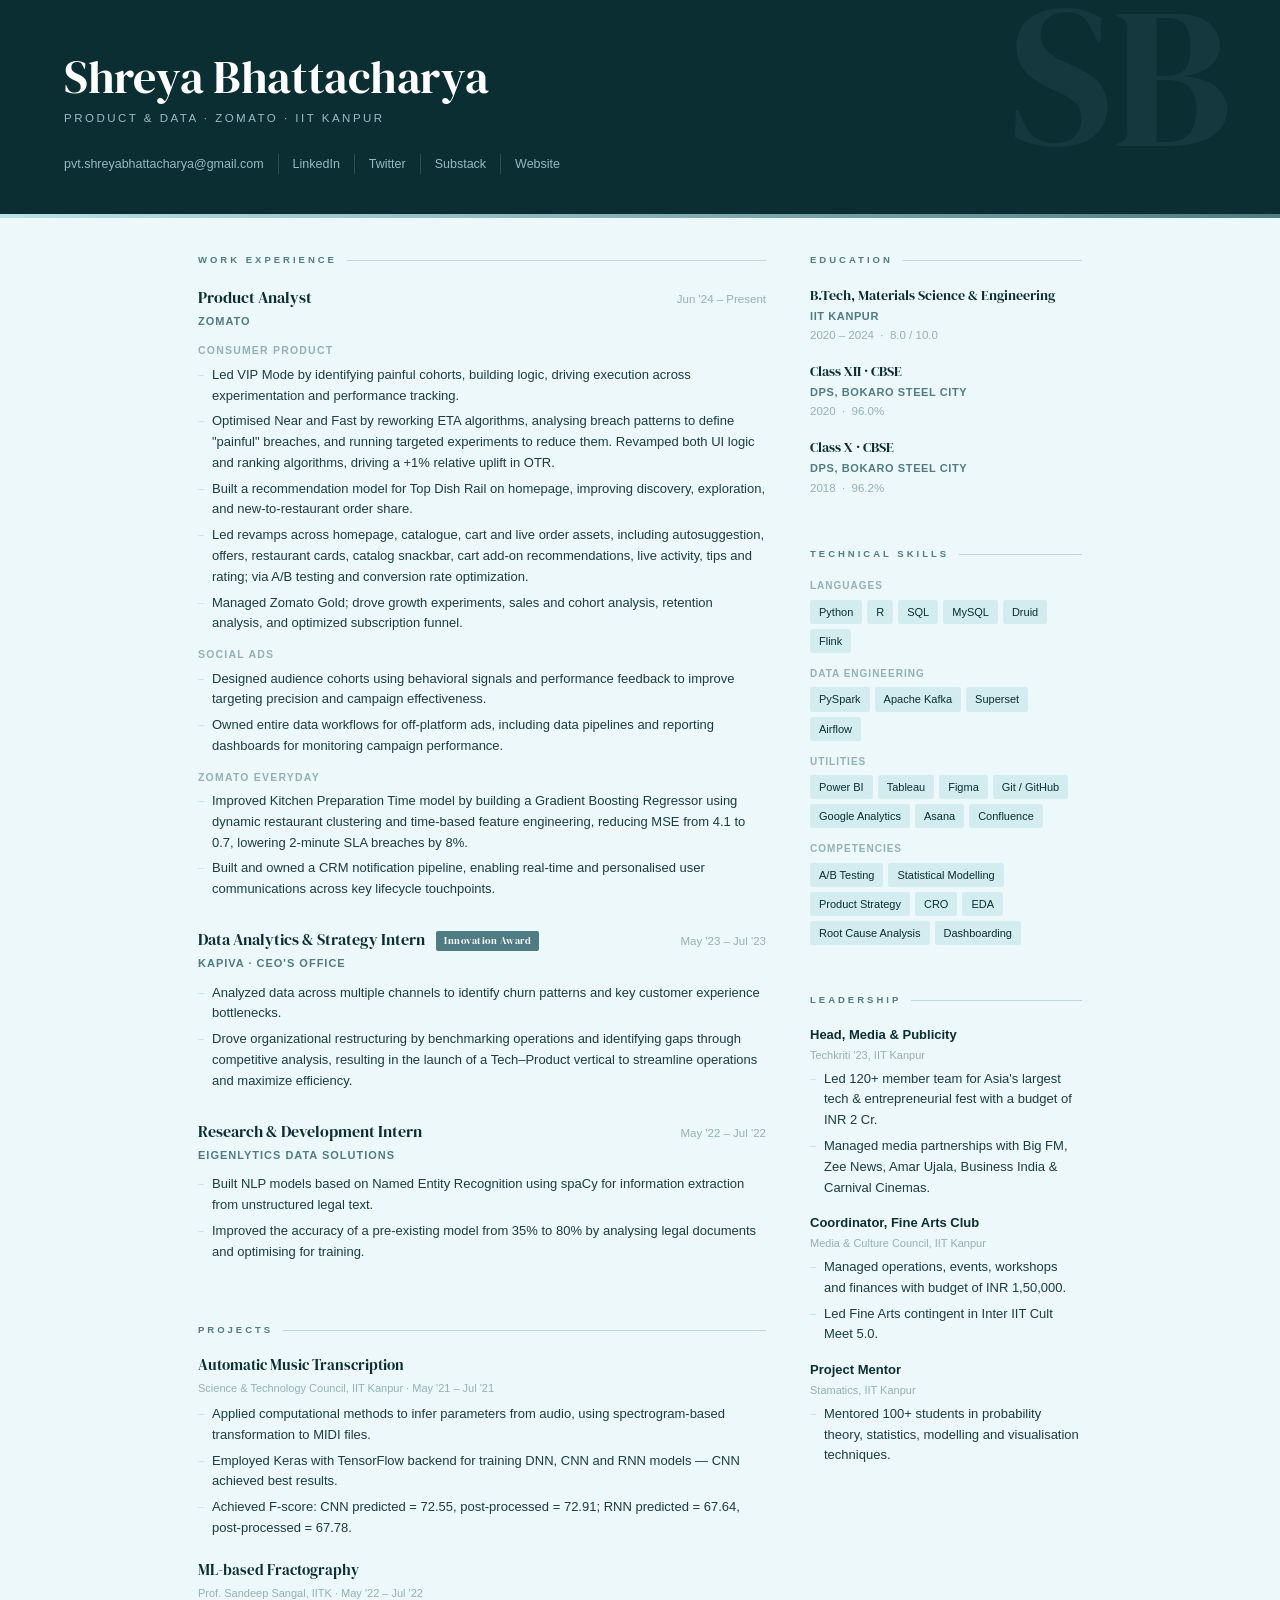
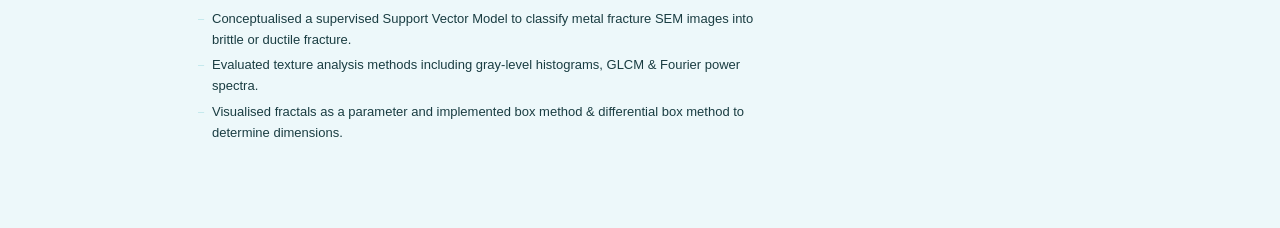
==== resume.html @ 7ccdd0a6 "Add initial resume.html file with content" ====
<!DOCTYPE html>
<html lang="en">
<head>
<meta charset="UTF-8">
<meta name="viewport" content="width=device-width, initial-scale=1.0">
<title>Shreya Bhattacharya — Resume</title>
<link href="https://fonts.googleapis.com/css2?family=DM+Serif+Display:ital@0;1&family=Google+Sans+Text:wght@300;400;500&display=swap" rel="stylesheet">
<style>
  :root {
    --bg:         #edf8fa;
    --mid:        #93B1B5;
    --teal:       #4F7C82;
    --dark:       #0B2E33;
    --light-teal: #B8E3E9;
    --ink:        #0B2E33;
    --muted:      #4F7C82;
    --tag-bg:     #d2ecf0;
    --divider:    #b8d8dd;
    --header-bg:  #0B2E33;
  }

  *, *::before, *::after { box-sizing: border-box; margin: 0; padding: 0; }

  body {
    font-family: 'Google Sans Text', 'Segoe UI', sans-serif;
    background: var(--bg);
    color: var(--ink);
    font-size: 13.5px;
    line-height: 1.65;
  }

  /* HEADER */
  header {
    background: var(--header-bg);
    color: #fff;
    padding: 52px 64px 44px;
    position: relative;
    overflow: hidden;
  }
  header::after {
    content: '';
    position: absolute;
    bottom: 0; left: 0; right: 0;
    height: 4px;
    background: linear-gradient(90deg, var(--light-teal), var(--teal));
  }
  header::before {
    content: 'SB';
    font-family: 'DM Serif Display', serif;
    font-size: 200px;
    color: rgba(184,227,233,0.06);
    position: absolute;
    right: 48px;
    top: -24px;
    line-height: 1;
    pointer-events: none;
    user-select: none;
  }

  .name {
    font-family: 'DM Serif Display', serif;
    font-size: 46px;
    font-weight: 400;
    letter-spacing: -0.3px;
    line-height: 1.1;
    margin-bottom: 6px;
  }
  .tagline {
    font-size: 11.5px;
    font-weight: 400;
    color: var(--light-teal);
    letter-spacing: 2.5px;
    text-transform: uppercase;
    margin-bottom: 26px;
    opacity: 0.8;
  }
  .contacts {
    display: flex;
    flex-wrap: wrap;
    align-items: center;
  }
  .contacts a {
    color: rgba(184,227,233,0.78);
    text-decoration: none;
    font-size: 12.5px;
    font-weight: 400;
    transition: color 0.2s;
    padding: 0 14px;
    border-right: 1px solid rgba(184,227,233,0.18);
  }
  .contacts a:first-child { padding-left: 0; }
  .contacts a:last-child { border-right: none; }
  .contacts a:hover { color: var(--light-teal); }

  /* LAYOUT */
  .wrapper {
    max-width: 980px;
    margin: 0 auto;
    padding: 0 48px 64px;
    display: grid;
    grid-template-columns: 1fr 272px;
    gap: 0 44px;
  }

  section { padding-top: 34px; }

  .section-label {
    font-size: 9.5px;
    letter-spacing: 3px;
    text-transform: uppercase;
    color: var(--teal);
    font-weight: 600;
    margin-bottom: 16px;
    display: flex;
    align-items: center;
    gap: 10px;
  }
  .section-label::after {
    content: '';
    flex: 1;
    height: 1px;
    background: var(--divider);
  }

  /* EXPERIENCE */
  .job { margin-bottom: 26px; }
  .job-header {
    display: flex;
    justify-content: space-between;
    align-items: baseline;
    flex-wrap: wrap;
    gap: 4px;
    margin-bottom: 2px;
  }
  .job-title {
    font-family: 'DM Serif Display', serif;
    font-size: 16px;
    font-weight: 400;
    color: var(--dark);
  }
  .job-period {
    font-size: 11.5px;
    color: var(--mid);
    white-space: nowrap;
  }
  .job-company {
    font-size: 11px;
    color: var(--teal);
    font-weight: 600;
    letter-spacing: 1px;
    margin-bottom: 10px;
    text-transform: uppercase;
  }
  .award-badge {
    display: inline-block;
    background: var(--teal);
    color: white;
    font-size: 9.5px;
    letter-spacing: 0.5px;
    padding: 2px 8px;
    border-radius: 2px;
    margin-left: 8px;
    vertical-align: middle;
    font-weight: 500;
  }
  .sub-role {
    font-size: 10.5px;
    font-weight: 600;
    color: var(--mid);
    text-transform: uppercase;
    letter-spacing: 1.2px;
    margin: 12px 0 5px;
  }

  ul { list-style: none; padding: 0; }
  ul li {
    font-size: 13px;
    color: #1a3d42;
    padding-left: 14px;
    position: relative;
    margin-bottom: 5px;
    line-height: 1.6;
  }
  ul li::before {
    content: '–';
    position: absolute;
    left: 0;
    color: var(--light-teal);
    font-size: 11px;
    top: 1px;
  }

  /* PROJECTS */
  .project { margin-bottom: 20px; }
  .project-title {
    font-family: 'DM Serif Display', serif;
    font-size: 14.5px;
    font-weight: 400;
    color: var(--dark);
    margin-bottom: 1px;
  }
  .project-meta {
    font-size: 11px;
    color: var(--mid);
    margin-bottom: 7px;
  }

  /* SIDEBAR */
  .sidebar section { padding-top: 34px; }

  .edu-item { margin-bottom: 15px; }
  .edu-degree {
    font-family: 'DM Serif Display', serif;
    font-size: 14px;
    font-weight: 400;
    color: var(--dark);
  }
  .edu-school {
    font-size: 11px;
    color: var(--teal);
    font-weight: 600;
    text-transform: uppercase;
    letter-spacing: 0.6px;
    margin-bottom: 1px;
  }
  .edu-meta {
    font-size: 11.5px;
    color: var(--mid);
  }

  .skill-group { margin-bottom: 13px; }
  .skill-cat {
    font-size: 10px;
    font-weight: 600;
    color: var(--mid);
    text-transform: uppercase;
    letter-spacing: 1px;
    margin-bottom: 5px;
  }
  .skill-tags { display: flex; flex-wrap: wrap; gap: 5px; }
  .tag {
    background: var(--tag-bg);
    color: var(--dark);
    font-size: 11px;
    padding: 3px 9px;
    border-radius: 3px;
    font-weight: 500;
  }

  .extra-item { margin-bottom: 12px; }
  .extra-role {
    font-size: 13px;
    font-weight: 600;
    color: var(--dark);
  }
  .extra-org {
    font-size: 11px;
    color: var(--mid);
    margin-bottom: 3px;
  }

  @keyframes fadeUp {
    from { opacity: 0; transform: translateY(14px); }
    to   { opacity: 1; transform: translateY(0); }
  }
  header   { animation: fadeUp 0.55s ease both; }
  .wrapper { animation: fadeUp 0.55s ease 0.1s both; }

  @media print {
    body { background: white; }
    header { -webkit-print-color-adjust: exact; print-color-adjust: exact; }
  }
</style>
</head>
<body>

<header>
  <div class="name">Shreya Bhattacharya</div>
  <div class="tagline">Product &amp; Data · Zomato · IIT Kanpur</div>
  <div class="contacts">
    <a href="mailto:pvt.shreyabhattacharya@gmail.com">pvt.shreyabhattacharya@gmail.com</a>
    <a href="https://linkedin.com/in/shreyabhatta" target="_blank">LinkedIn</a>
    <a href="https://twitter.com/shreyabhatta" target="_blank">Twitter</a>
    <a href="https://shreyabhatta.substack.com" target="_blank">Substack</a>
    <a href="#">Website</a>
  </div>
</header>

<div class="wrapper">

  <main>

    <section>
      <div class="section-label">Work Experience</div>

      <div class="job">
        <div class="job-header">
          <div class="job-title">Product Analyst</div>
          <div class="job-period">Jun '24 – Present</div>
        </div>
        <div class="job-company">Zomato</div>

        <div class="sub-role">Consumer Product</div>
        <ul>
          <li>Led VIP Mode by identifying painful cohorts, building logic, driving execution across experimentation and performance tracking.</li>
          <li>Optimised Near and Fast by reworking ETA algorithms, analysing breach patterns to define "painful" breaches, and running targeted experiments to reduce them. Revamped both UI logic and ranking algorithms, driving a +1% relative uplift in OTR.</li>
          <li>Built a recommendation model for Top Dish Rail on homepage, improving discovery, exploration, and new-to-restaurant order share.</li>
          <li>Led revamps across homepage, catalogue, cart and live order assets, including autosuggestion, offers, restaurant cards, catalog snackbar, cart add-on recommendations, live activity, tips and rating; via A/B testing and conversion rate optimization.</li>
          <li>Managed Zomato Gold; drove growth experiments, sales and cohort analysis, retention analysis, and optimized subscription funnel.</li>
        </ul>

        <div class="sub-role">Social Ads</div>
        <ul>
          <li>Designed audience cohorts using behavioral signals and performance feedback to improve targeting precision and campaign effectiveness.</li>
          <li>Owned entire data workflows for off-platform ads, including data pipelines and reporting dashboards for monitoring campaign performance.</li>
        </ul>

        <div class="sub-role">Zomato Everyday</div>
        <ul>
          <li>Improved Kitchen Preparation Time model by building a Gradient Boosting Regressor using dynamic restaurant clustering and time-based feature engineering, reducing MSE from 4.1 to 0.7, lowering 2-minute SLA breaches by 8%.</li>
          <li>Built and owned a CRM notification pipeline, enabling real-time and personalised user communications across key lifecycle touchpoints.</li>
        </ul>
      </div>

      <div class="job">
        <div class="job-header">
          <div class="job-title">Data Analytics &amp; Strategy Intern <span class="award-badge">Innovation Award</span></div>
          <div class="job-period">May '23 – Jul '23</div>
        </div>
        <div class="job-company">Kapiva · CEO's Office</div>
        <ul>
          <li>Analyzed data across multiple channels to identify churn patterns and key customer experience bottlenecks.</li>
          <li>Drove organizational restructuring by benchmarking operations and identifying gaps through competitive analysis, resulting in the launch of a Tech–Product vertical to streamline operations and maximize efficiency.</li>
        </ul>
      </div>

      <div class="job">
        <div class="job-header">
          <div class="job-title">Research &amp; Development Intern</div>
          <div class="job-period">May '22 – Jul '22</div>
        </div>
        <div class="job-company">Eigenlytics Data Solutions</div>
        <ul>
          <li>Built NLP models based on Named Entity Recognition using spaCy for information extraction from unstructured legal text.</li>
          <li>Improved the accuracy of a pre-existing model from 35% to 80% by analysing legal documents and optimising for training.</li>
        </ul>
      </div>
    </section>

    <section>
      <div class="section-label">Projects</div>

      <div class="project">
        <div class="project-title">Automatic Music Transcription</div>
        <div class="project-meta">Science &amp; Technology Council, IIT Kanpur · May '21 – Jul '21</div>
        <ul>
          <li>Applied computational methods to infer parameters from audio, using spectrogram-based transformation to MIDI files.</li>
          <li>Employed Keras with TensorFlow backend for training DNN, CNN and RNN models — CNN achieved best results.</li>
          <li>Achieved F-score: CNN predicted = 72.55, post-processed = 72.91; RNN predicted = 67.64, post-processed = 67.78.</li>
        </ul>
      </div>

      <div class="project">
        <div class="project-title">ML-based Fractography</div>
        <div class="project-meta">Prof. Sandeep Sangal, IITK · May '22 – Jul '22</div>
        <ul>
          <li>Conceptualised a supervised Support Vector Model to classify metal fracture SEM images into brittle or ductile fracture.</li>
          <li>Evaluated texture analysis methods including gray-level histograms, GLCM &amp; Fourier power spectra.</li>
          <li>Visualised fractals as a parameter and implemented box method &amp; differential box method to determine dimensions.</li>
        </ul>
      </div>
    </section>

  </main>

  <aside class="sidebar">

    <section>
      <div class="section-label">Education</div>
      <div class="edu-item">
        <div class="edu-degree">B.Tech, Materials Science &amp; Engineering</div>
        <div class="edu-school">IIT Kanpur</div>
        <div class="edu-meta">2020 – 2024 &nbsp;·&nbsp; 8.0 / 10.0</div>
      </div>
      <div class="edu-item">
        <div class="edu-degree">Class XII · CBSE</div>
        <div class="edu-school">DPS, Bokaro Steel City</div>
        <div class="edu-meta">2020 &nbsp;·&nbsp; 96.0%</div>
      </div>
      <div class="edu-item">
        <div class="edu-degree">Class X · CBSE</div>
        <div class="edu-school">DPS, Bokaro Steel City</div>
        <div class="edu-meta">2018 &nbsp;·&nbsp; 96.2%</div>
      </div>
    </section>

    <section>
      <div class="section-label">Technical Skills</div>
      <div class="skill-group">
        <div class="skill-cat">Languages</div>
        <div class="skill-tags">
          <span class="tag">Python</span><span class="tag">R</span><span class="tag">SQL</span>
          <span class="tag">MySQL</span><span class="tag">Druid</span><span class="tag">Flink</span>
        </div>
      </div>
      <div class="skill-group">
        <div class="skill-cat">Data Engineering</div>
        <div class="skill-tags">
          <span class="tag">PySpark</span><span class="tag">Apache Kafka</span><span class="tag">Superset</span><span class="tag">Airflow</span>
        </div>
      </div>
      <div class="skill-group">
        <div class="skill-cat">Utilities</div>
        <div class="skill-tags">
          <span class="tag">Power BI</span><span class="tag">Tableau</span><span class="tag">Figma</span>
          <span class="tag">Git / GitHub</span><span class="tag">Google Analytics</span>
          <span class="tag">Asana</span><span class="tag">Confluence</span>
        </div>
      </div>
      <div class="skill-group">
        <div class="skill-cat">Competencies</div>
        <div class="skill-tags">
          <span class="tag">A/B Testing</span><span class="tag">Statistical Modelling</span>
          <span class="tag">Product Strategy</span><span class="tag">CRO</span>
          <span class="tag">EDA</span><span class="tag">Root Cause Analysis</span>
          <span class="tag">Dashboarding</span>
        </div>
      </div>
    </section>

    <section>
      <div class="section-label">Leadership</div>

      <div class="extra-item">
        <div class="extra-role">Head, Media &amp; Publicity</div>
        <div class="extra-org">Techkriti '23, IIT Kanpur</div>
        <ul style="margin-top:5px;">
          <li>Led 120+ member team for Asia's largest tech &amp; entrepreneurial fest with a budget of INR 2 Cr.</li>
          <li>Managed media partnerships with Big FM, Zee News, Amar Ujala, Business India &amp; Carnival Cinemas.</li>
        </ul>
      </div>

      <div class="extra-item" style="margin-top:14px;">
        <div class="extra-role">Coordinator, Fine Arts Club</div>
        <div class="extra-org">Media &amp; Culture Council, IIT Kanpur</div>
        <ul style="margin-top:5px;">
          <li>Managed operations, events, workshops and finances with budget of INR 1,50,000.</li>
          <li>Led Fine Arts contingent in Inter IIT Cult Meet 5.0.</li>
        </ul>
      </div>

      <div class="extra-item" style="margin-top:14px;">
        <div class="extra-role">Project Mentor</div>
        <div class="extra-org">Stamatics, IIT Kanpur</div>
        <ul style="margin-top:5px;">
          <li>Mentored 100+ students in probability theory, statistics, modelling and visualisation techniques.</li>
        </ul>
      </div>
    </section>

  </aside>

</div>
</body>
</html>
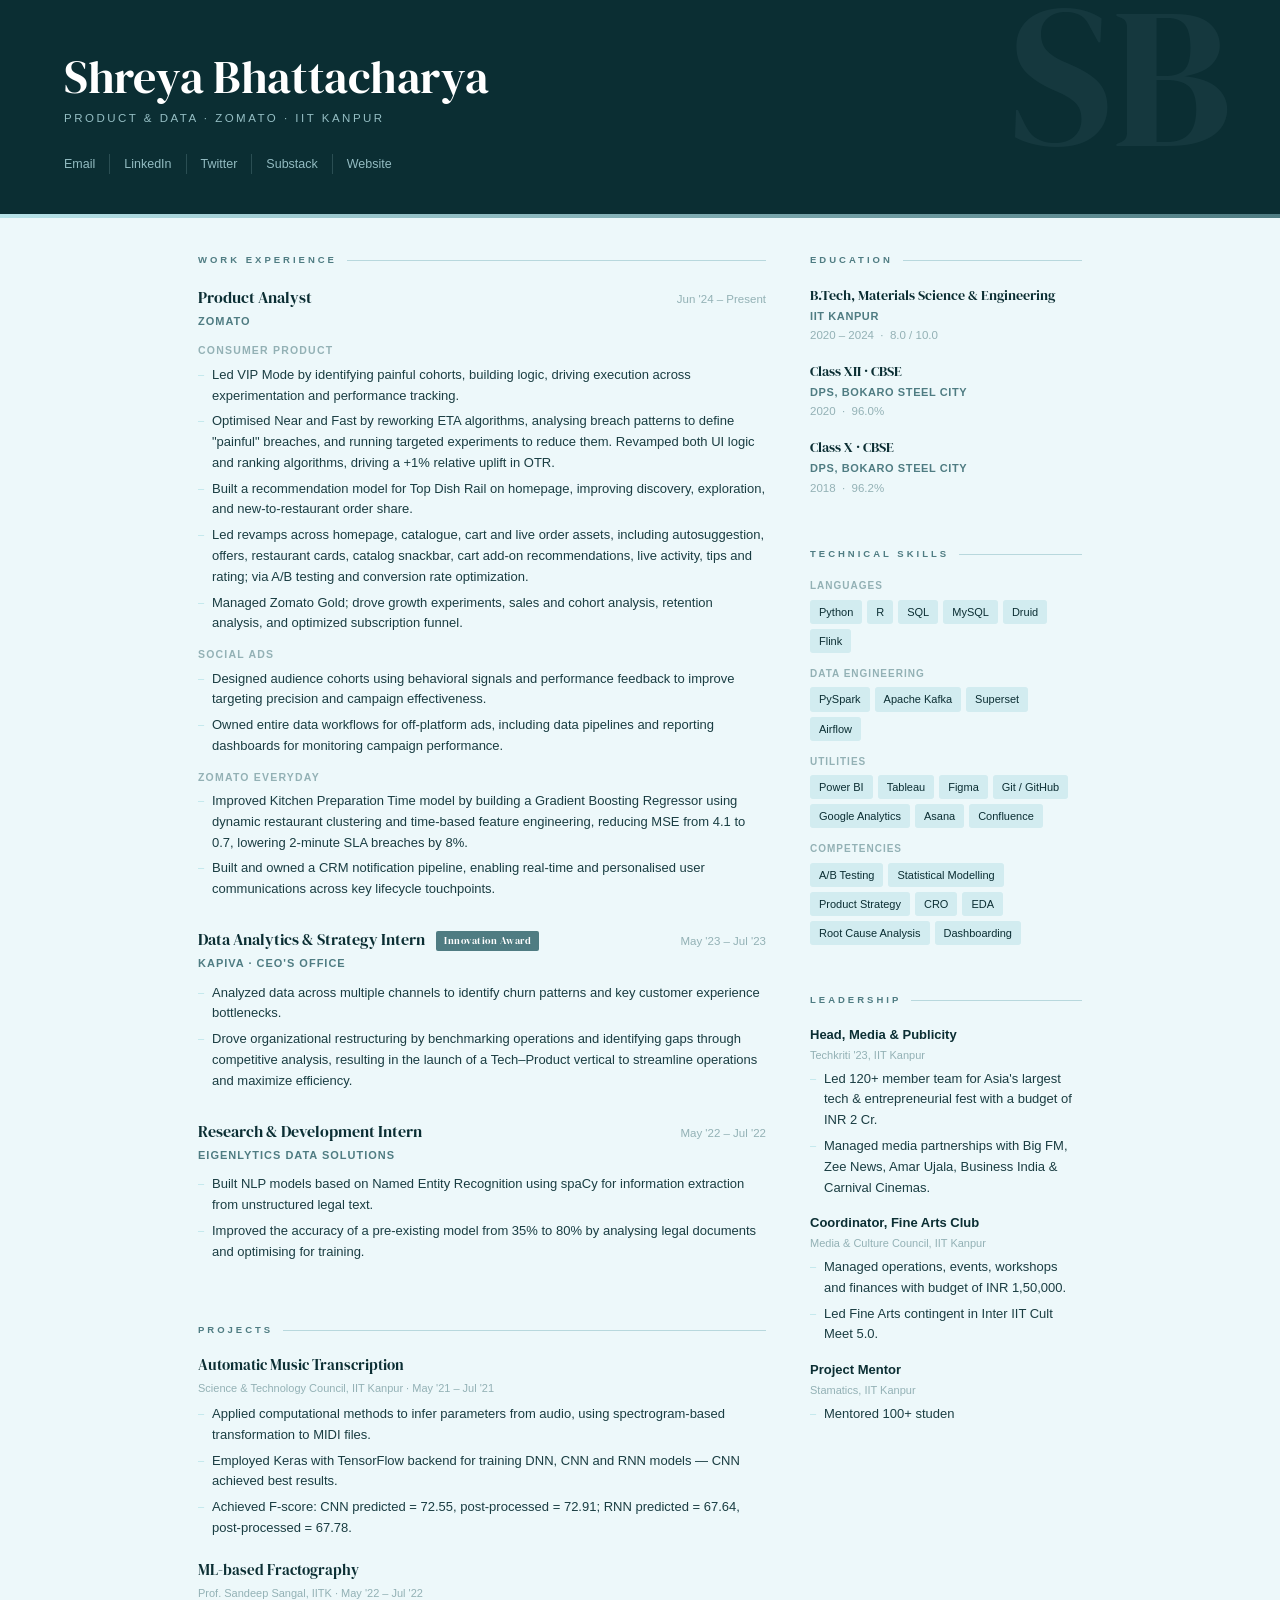
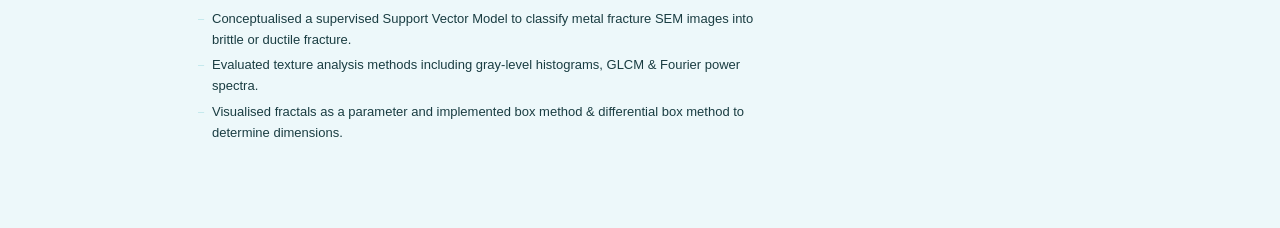
==== commit be6420bc: "Enhance resume with email copy feature Added email copy functionality and updated email link." ====
--- a/resume.html
+++ b/resume.html
@@ -4,6 +4,12 @@
 <meta charset="UTF-8">
 <meta name="viewport" content="width=device-width, initial-scale=1.0">
 <title>Shreya Bhattacharya — Resume</title>
+<link rel="icon" type="image/x-icon" href="favicon.ico">
+<link rel="icon" type="image/png" sizes="16x16" href="favicon-16x16.png">
+<link rel="icon" type="image/png" sizes="32x32" href="favicon-32x32.png">
+<link rel="apple-touch-icon" sizes="180x180" href="apple-touch-icon.png">
+<link rel="icon" type="image/png" sizes="192x192" href="android-chrome-192x192.png">
+<link rel="icon" type="image/png" sizes="512x512" href="android-chrome-512x512.png">
 <link href="https://fonts.googleapis.com/css2?family=DM+Serif+Display:ital@0;1&family=Google+Sans+Text:wght@300;400;500&display=swap" rel="stylesheet">
 <style>
   :root {
@@ -278,12 +284,42 @@
   <div class="name">Shreya Bhattacharya</div>
   <div class="tagline">Product &amp; Data · Zomato · IIT Kanpur</div>
   <div class="contacts">
-    <a href="mailto:pvt.shreyabhattacharya@gmail.com">pvt.shreyabhattacharya@gmail.com</a>
+    <a id="email-link" href="#" title="Click to copy email">Email</a>
     <a href="https://linkedin.com/in/shreyabhatta" target="_blank">LinkedIn</a>
     <a href="https://twitter.com/shreyabhatta" target="_blank">Twitter</a>
     <a href="https://shreyabhatta.substack.com" target="_blank">Substack</a>
     <a href="#">Website</a>
   </div>
+  <div id="email-toast" style="
+    display:none;
+    position:fixed;
+    bottom:28px;
+    left:50%;
+    transform:translateX(-50%);
+    background:rgba(11,46,51,0.92);
+    color:#B8E3E9;
+    font-size:12.5px;
+    padding:10px 20px;
+    border-radius:6px;
+    letter-spacing:0.3px;
+    z-index:999;
+    backdrop-filter:blur(6px);
+    border:1px solid rgba(184,227,233,0.15);
+    pointer-events:none;
+  ">📋 Email copied to clipboard</div>
+  <script>
+    document.getElementById('email-link').addEventListener('click', function(e) {
+      e.preventDefault();
+      var email = ['pvt.shreyabhattacharya', 'gmail.com'].join('@');
+      navigator.clipboard.writeText(email).then(function() {
+        var toast = document.getElementById('email-toast');
+        toast.style.display = 'block';
+        setTimeout(function() { toast.style.display = 'none'; }, 2200);
+      }).catch(function() {
+        window.location.href = 'mailto:' + email;
+      });
+    });
+  </script>
 </header>
 
 <div class="wrapper">
@@ -453,13 +489,4 @@
         <div class="extra-role">Project Mentor</div>
         <div class="extra-org">Stamatics, IIT Kanpur</div>
         <ul style="margin-top:5px;">
-          <li>Mentored 100+ students in probability theory, statistics, modelling and visualisation techniques.</li>
-        </ul>
-      </div>
-    </section>
-
-  </aside>
-
-</div>
-</body>
-</html>
+          <li>Mentored 100+ studen
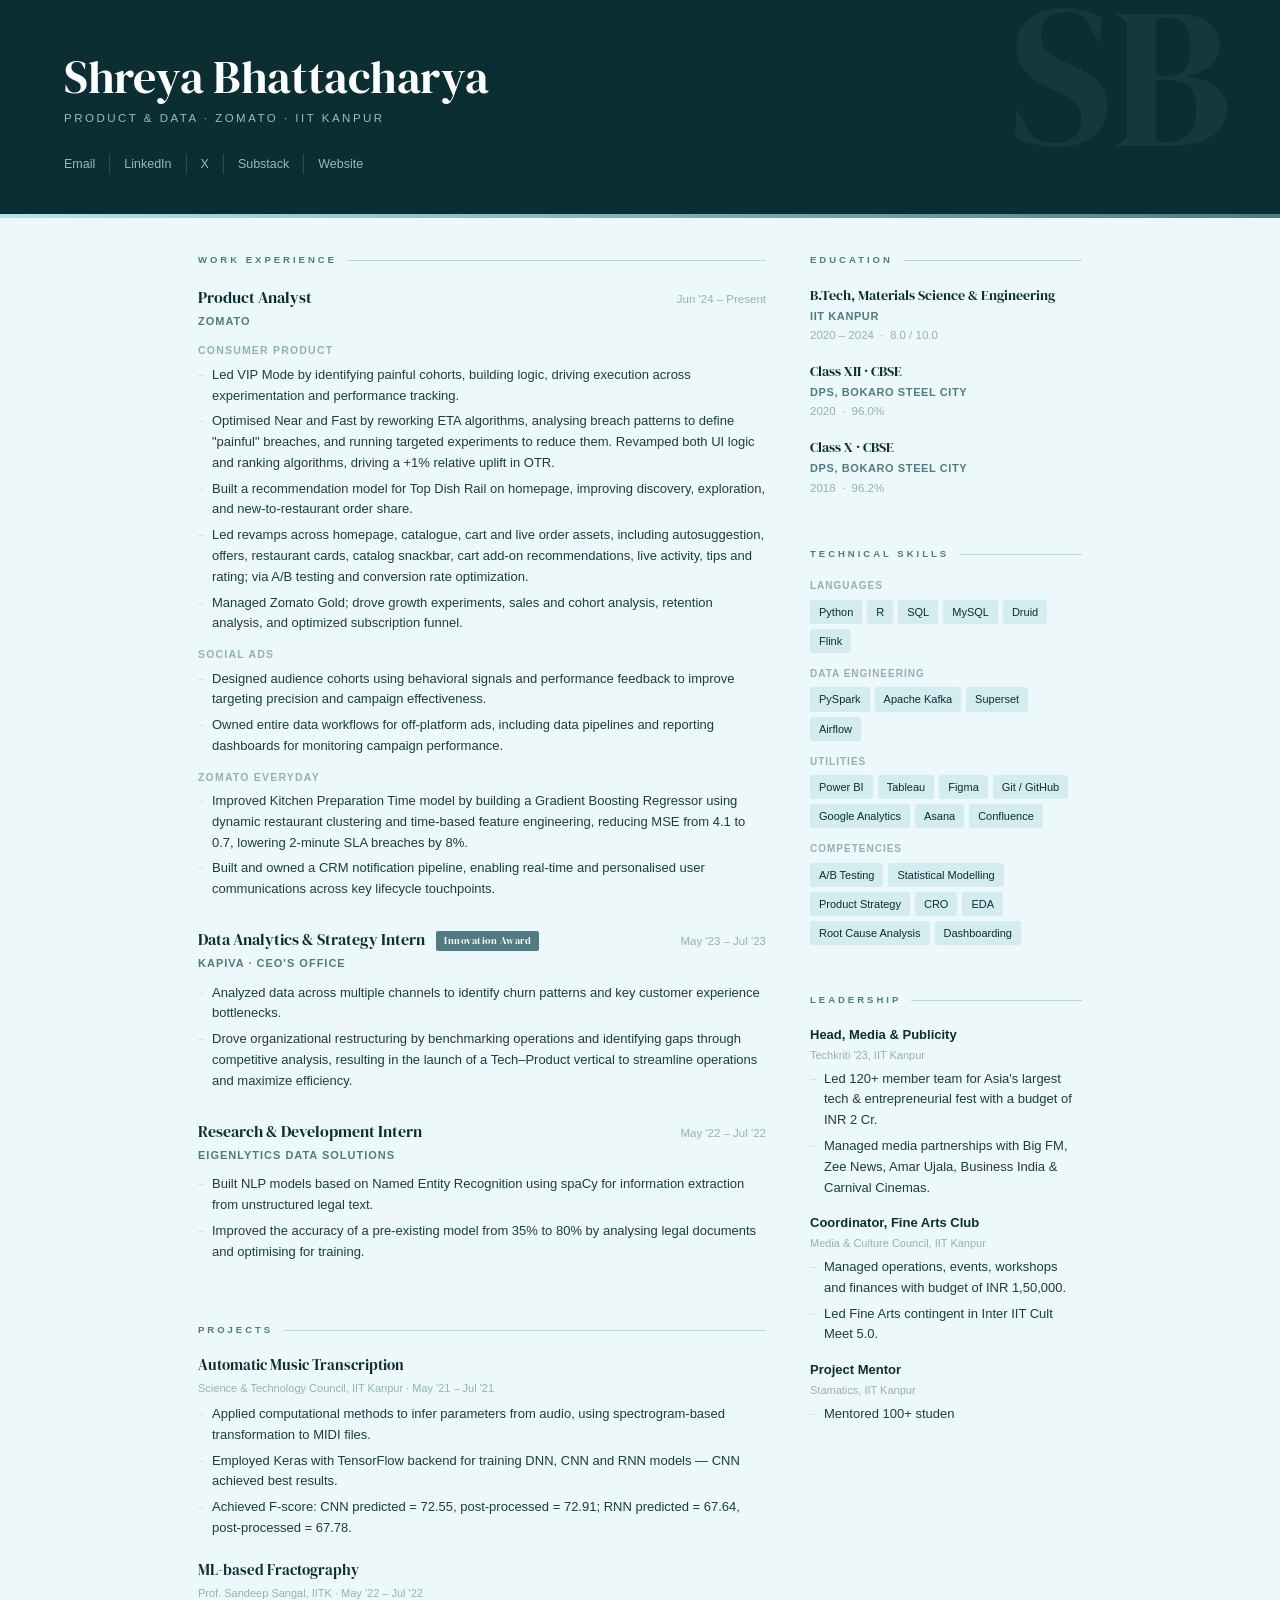
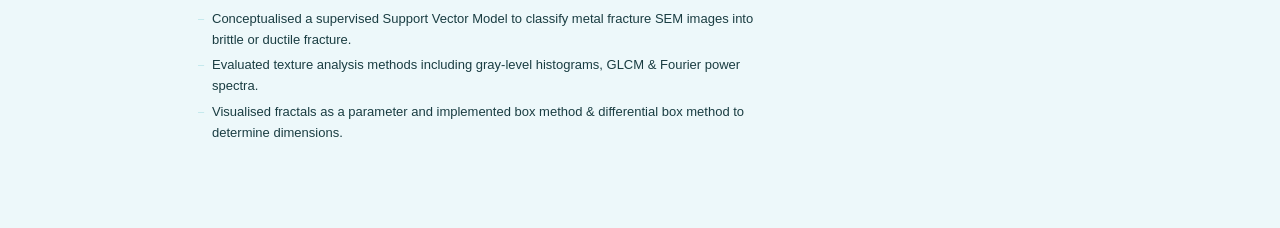
==== commit c23450a0: "Update contact links in resume.html" ====
--- a/resume.html
+++ b/resume.html
@@ -285,9 +285,9 @@
   <div class="tagline">Product &amp; Data · Zomato · IIT Kanpur</div>
   <div class="contacts">
     <a id="email-link" href="#" title="Click to copy email">Email</a>
-    <a href="https://linkedin.com/in/shreyabhatta" target="_blank">LinkedIn</a>
-    <a href="https://twitter.com/shreyabhatta" target="_blank">Twitter</a>
-    <a href="https://shreyabhatta.substack.com" target="_blank">Substack</a>
+    <a href="https://www.linkedin.com/in/shreyab20" target="_blank">LinkedIn</a>
+    <a href="https://x.com/burgirdedo" target="_blank">X</a>
+    <a href="https://bhatta20.substack.com/" target="_blank">Substack</a>
     <a href="#">Website</a>
   </div>
   <div id="email-toast" style="
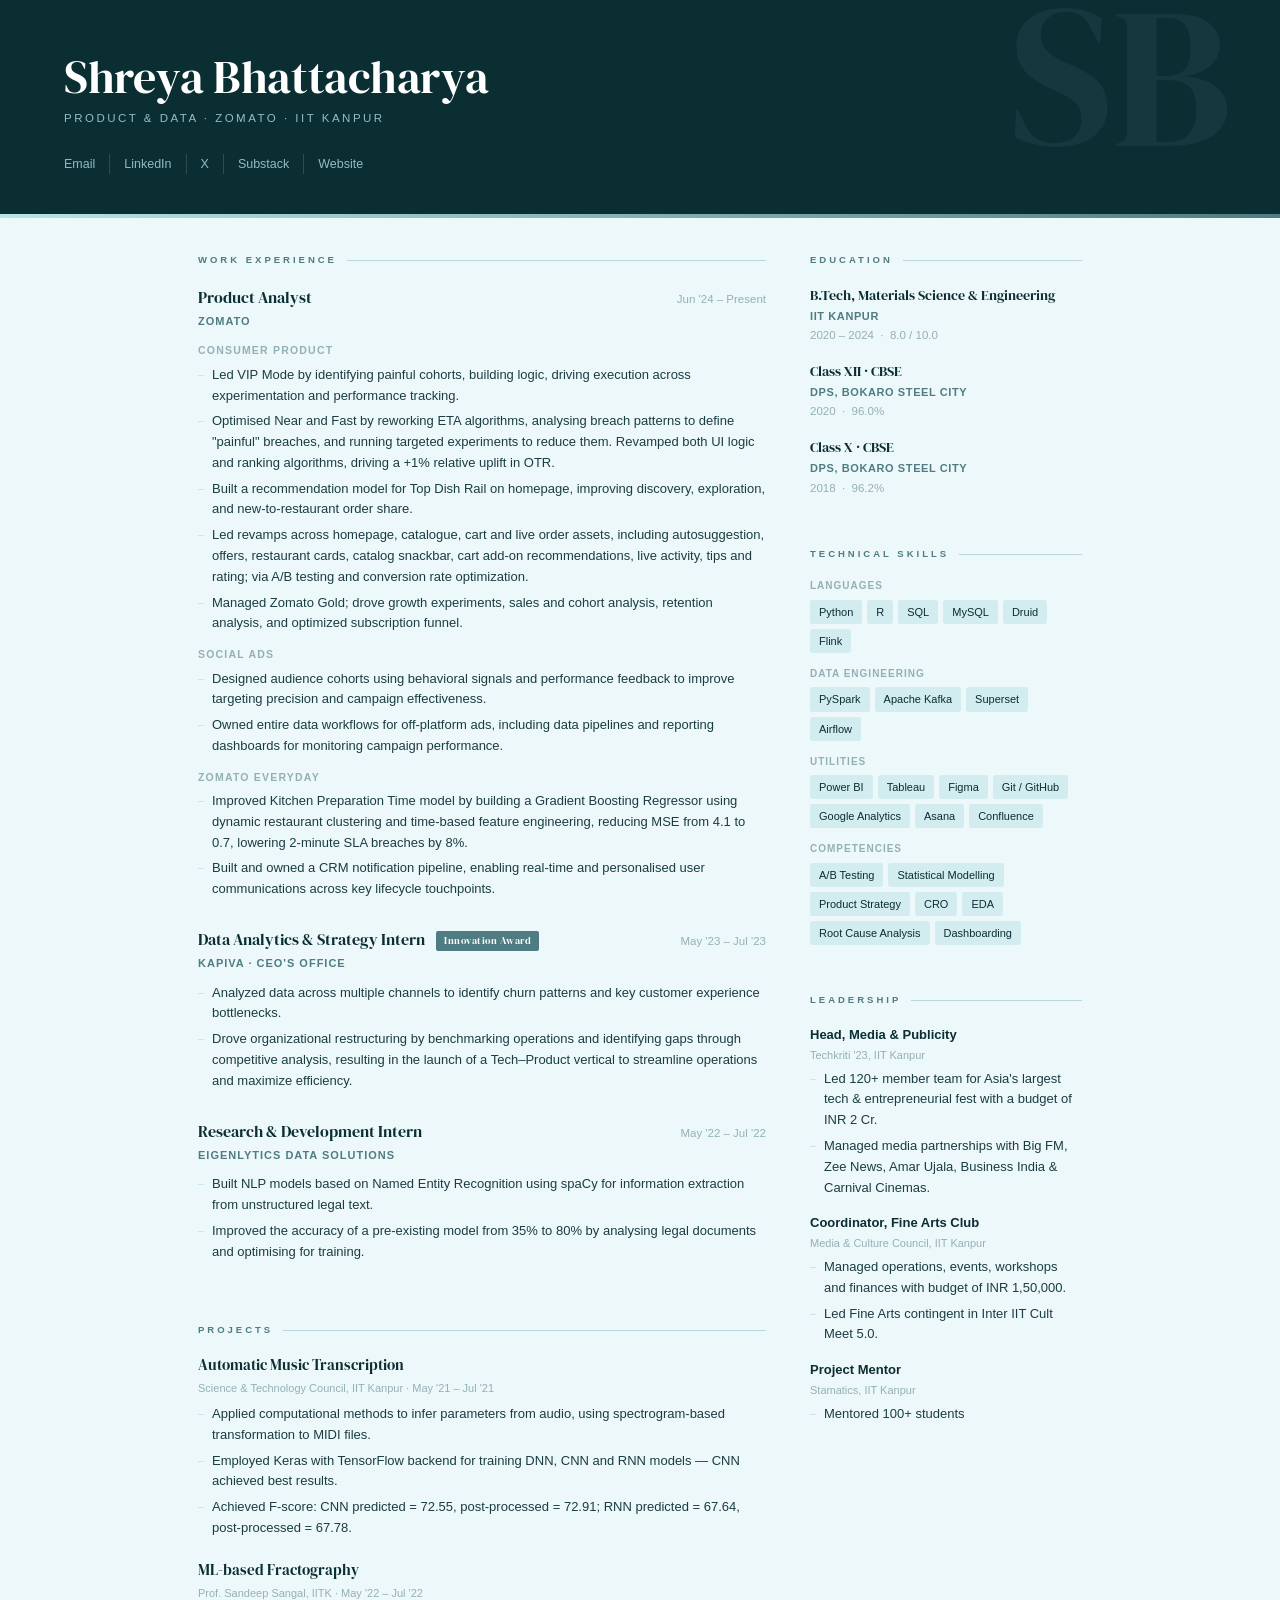
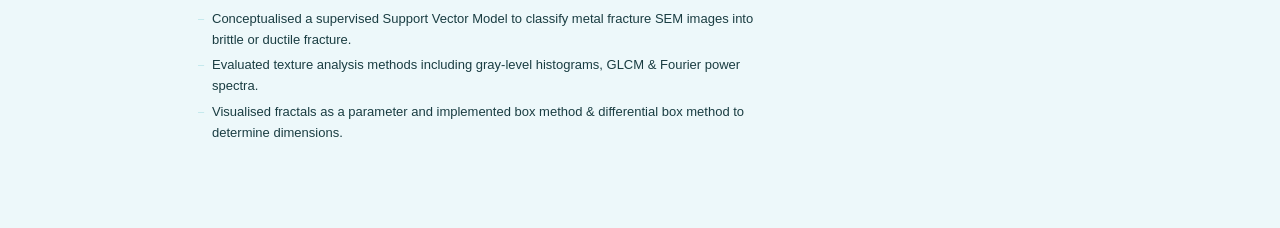
==== commit 098efb06: "Update website link and fix typo in resume" ====
--- a/resume.html
+++ b/resume.html
@@ -4,12 +4,12 @@
 <meta charset="UTF-8">
 <meta name="viewport" content="width=device-width, initial-scale=1.0">
 <title>Shreya Bhattacharya — Resume</title>
-<link rel="icon" type="image/x-icon" href="favicon.ico">
-<link rel="icon" type="image/png" sizes="16x16" href="favicon-16x16.png">
-<link rel="icon" type="image/png" sizes="32x32" href="favicon-32x32.png">
-<link rel="apple-touch-icon" sizes="180x180" href="apple-touch-icon.png">
-<link rel="icon" type="image/png" sizes="192x192" href="android-chrome-192x192.png">
-<link rel="icon" type="image/png" sizes="512x512" href="android-chrome-512x512.png">
+<link rel="icon" type="image/x-icon" href="img/favicon.ico">
+<link rel="icon" type="image/png" sizes="16x16" href="img/favicon-16x16.png">
+<link rel="icon" type="image/png" sizes="32x32" href="img/favicon-32x32.png">
+<link rel="apple-touch-icon" sizes="180x180" href="img/apple-touch-icon.png">
+<link rel="icon" type="image/png" sizes="192x192" href="img/android-chrome-192x192.png">
+<link rel="icon" type="image/png" sizes="512x512" href="img/android-chrome-512x512.png">
 <link href="https://fonts.googleapis.com/css2?family=DM+Serif+Display:ital@0;1&family=Google+Sans+Text:wght@300;400;500&display=swap" rel="stylesheet">
 <style>
   :root {
@@ -288,7 +288,7 @@
     <a href="https://www.linkedin.com/in/shreyab20" target="_blank">LinkedIn</a>
     <a href="https://x.com/burgirdedo" target="_blank">X</a>
     <a href="https://bhatta20.substack.com/" target="_blank">Substack</a>
-    <a href="#">Website</a>
+    <a href="https://shreyabhatta.github.io/" target="_blank">Website</a>
   </div>
   <div id="email-toast" style="
     display:none;
@@ -489,4 +489,4 @@
         <div class="extra-role">Project Mentor</div>
         <div class="extra-org">Stamatics, IIT Kanpur</div>
         <ul style="margin-top:5px;">
-          <li>Mentored 100+ studen
+          <li>Mentored 100+ students 
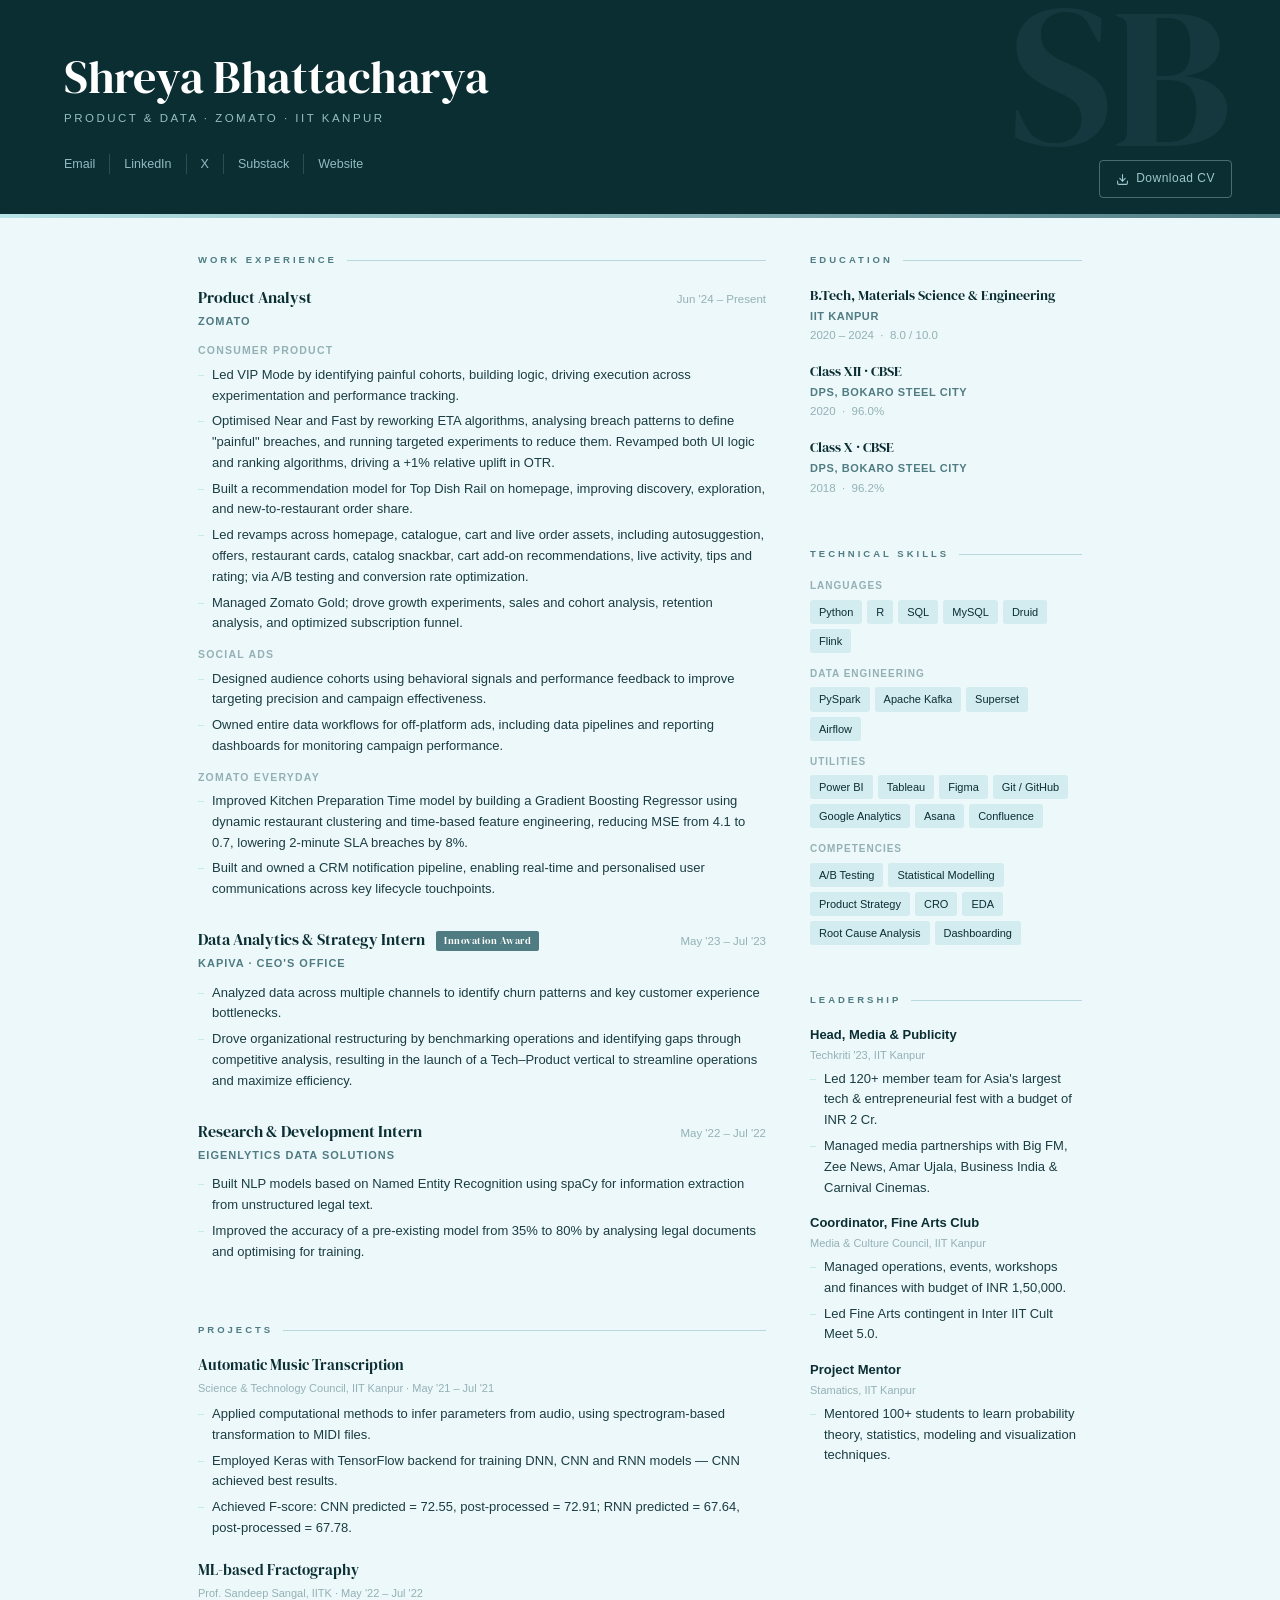
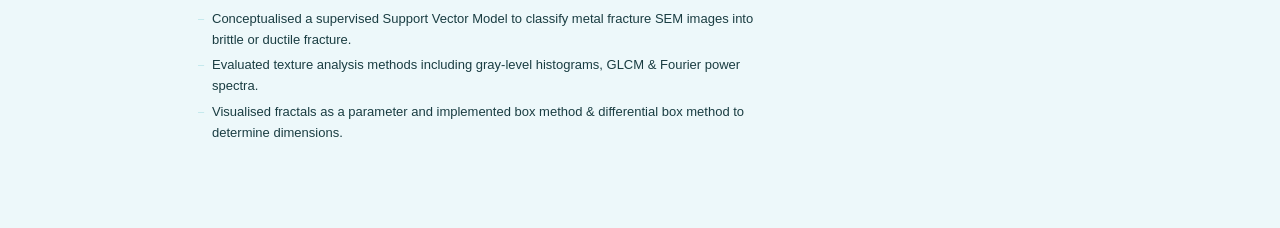
==== commit 37f9bdea: "Add download button for resume with styling Added a download button for the resume and styled it." ====
--- a/resume.html
+++ b/resume.html
@@ -276,6 +276,38 @@
     body { background: white; }
     header { -webkit-print-color-adjust: exact; print-color-adjust: exact; }
   }
+
+  .download-btn {
+  position: absolute;
+  bottom: 20px;
+  right: 48px;
+  display: flex;
+  align-items: center;
+  gap: 7px;
+  background: transparent;
+  border: 1px solid rgba(184,227,233,0.35);
+  color: rgba(184,227,233,0.85);
+  font-size: 12px;
+  font-weight: 500;
+  letter-spacing: 0.5px;
+  padding: 8px 16px;
+  border-radius: 4px;
+  cursor: pointer;
+  text-decoration: none;
+  transition: background 0.2s, border-color 0.2s, color 0.2s;
+  z-index: 10;
+}
+.download-btn:hover {
+  background: rgba(184,227,233,0.1);
+  border-color: rgba(184,227,233,0.65);
+  color: #fff;
+}
+.download-btn svg {
+  width: 13px;
+  height: 13px;
+  flex-shrink: 0;
+}
+  
 </style>
 </head>
 <body>
@@ -320,6 +352,16 @@
       });
     });
   </script>
+  
+  <a class="download-btn" href="Current_Resume.pdf" download="Shreya_Bhattacharya_Resume.pdf">
+    <svg viewBox="0 0 24 24" fill="none" stroke="currentColor" stroke-width="2" stroke-linecap="round" stroke-linejoin="round">
+      <path d="M21 15v4a2 2 0 0 1-2 2H5a2 2 0 0 1-2-2v-4"/>
+      <polyline points="7 10 12 15 17 10"/>
+      <line x1="12" y1="15" x2="12" y2="3"/>
+    </svg>
+    Download CV
+  </a>
+  
 </header>
 
 <div class="wrapper">
@@ -489,4 +531,4 @@
         <div class="extra-role">Project Mentor</div>
         <div class="extra-org">Stamatics, IIT Kanpur</div>
         <ul style="margin-top:5px;">
-          <li>Mentored 100+ students 
+          <li>Mentored 100+ students to learn probability theory, statistics, modeling and visualization techniques.</li>
